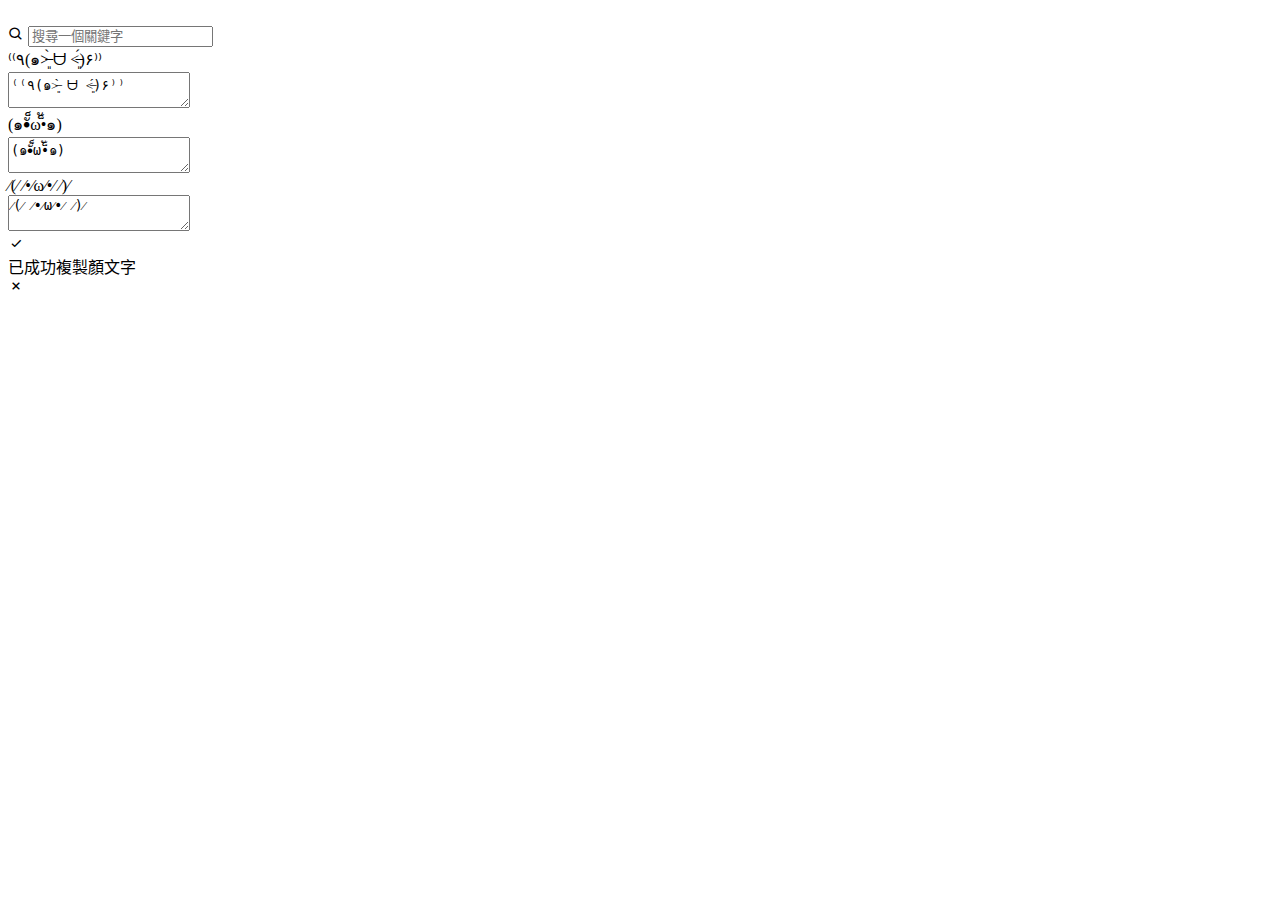
==== index.html @ 5d98fe39 "Create index.html" ====
<!DOCTYPE html>
<html lang="ZH-TW">
<head>
    <meta charset="UTF-8">
    <meta http-equiv="X-UA-Compatible" content="IE=edge">
    <meta name="viewport" content="width=device-width, initial-scale=1.0">
    <meta name="google" content="notranslate">
    <meta name="description" content="提供豐富多樣的顏文字庫⁽⁽٩(๑˃̶͈̀ ᗨ ˂̶͈́)۶⁾⁾ 點擊直接複製超方便⎝(◕u◕)⎠ 完全免費無廣告(✧≖‿ゝ≖)">
    <meta name="author" content="顏文字庫">
    <link href="css/style.css" rel="stylesheet">
    <link href='https://unpkg.com/boxicons@2.1.2/css/boxicons.min.css' rel='stylesheet'>
    <link rel="icon" href="image/emoticondepot.png" type="image/x-icon">
    <title>顏文字庫 - 豐富多樣的顏文字</title>
</head>
<body>
    <div class="container">
        <div class="logo">
            <a href="index.html"></a>
            <img src="image/emoticondepot.png" alt="" class="select drag">
        </div>

        <div class="search-box">
            <i class="bx bx-search"></i>
            <input type="text" placeholder="搜尋一個關鍵字">
        </div>

        <div class="emoticons">
            <div class="emoticon-card" data-firsttag="興奮" data-secondtag="耶" onclick="clicked()">
                <div class="emoticon-text select drag" onclick="copyEvent('⁽⁽٩(๑˃̶͈̀ ᗨ ˂̶͈́)۶⁾⁾')">⁽⁽٩(๑˃̶͈̀ ᗨ ˂̶͈́)۶⁾⁾</div>
                <textarea id="⁽⁽٩(๑˃̶͈̀ ᗨ ˂̶͈́)۶⁾⁾">⁽⁽٩(๑˃̶͈̀ ᗨ ˂̶͈́)۶⁾⁾</textarea>
            </div>

            <div class="emoticon-card" data-firsttag="懊惱" data-secondtag="冏" onclick="clicked()">
                <div class="emoticon-text select drag" onclick="copyEvent('(๑•ั็ω•็ั๑)')">(๑•ั็ω•็ั๑)</div>
                <textarea id="(๑•ั็ω•็ั๑)">(๑•ั็ω•็ั๑)</textarea>
            </div>

            <div class="emoticon-card" data-firsttag="臉紅" data-secondtag="害羞" onclick="clicked()">
                <div class="emoticon-text select drag" onclick="copyEvent('⁄(⁄ ⁄•⁄ω⁄•⁄ ⁄)⁄')">⁄(⁄ ⁄•⁄ω⁄•⁄ ⁄)⁄</div>
                <textarea id="⁄(⁄ ⁄•⁄ω⁄•⁄ ⁄)⁄">⁄(⁄ ⁄•⁄ω⁄•⁄ ⁄)⁄</textarea>
            </div>
        </div>
    </div>

    <div class="toast select drag">
        <div class="toast-content">
            <i class='bx bx-check check'></i>

            <div class="message">
                <span class="text">已成功複製顏文字</span>
            </div>

            <i class='bx bx-x close' onclick="closeToast()"></i>

            <div class="progress"></div>
        </div>
    </div>

    <script src="js/script.js"></script>
</body>
</html>
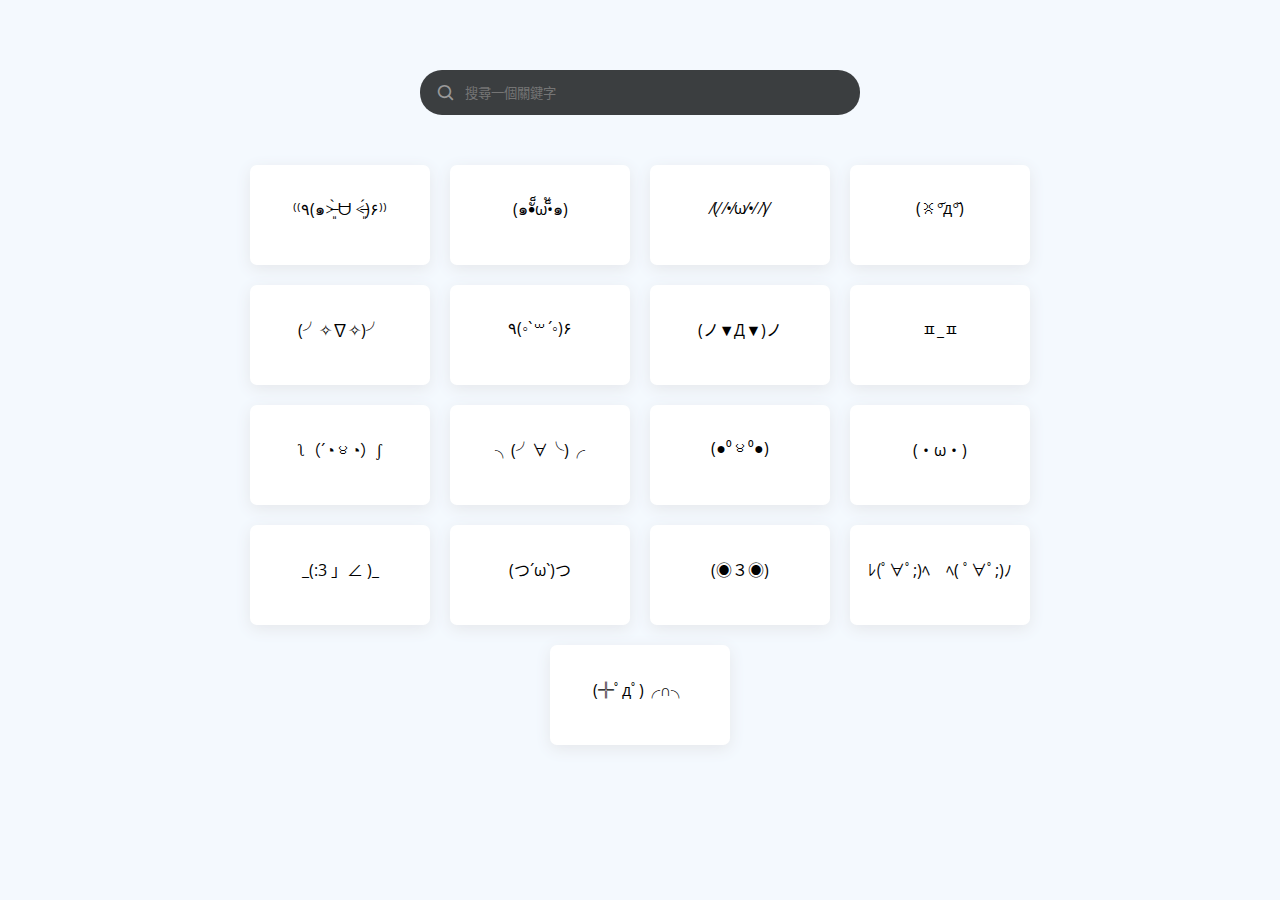
==== commit 0091a98d: "Update index.html" ====
--- a/index.html
+++ b/index.html
@@ -7,12 +7,13 @@
     <meta name="google" content="notranslate">
     <meta name="description" content="提供豐富多樣的顏文字庫⁽⁽٩(๑˃̶͈̀ ᗨ ˂̶͈́)۶⁾⁾ 點擊直接複製超方便⎝(◕u◕)⎠ 完全免費無廣告(✧≖‿ゝ≖)">
     <meta name="author" content="顏文字庫">
+    <meta name="google-site-verification" content="EKVzlRJqp61JO5KYRpd17s2GbCes5PQNM8Lr-bvg948" />
     <link href="css/style.css" rel="stylesheet">
     <link href='https://unpkg.com/boxicons@2.1.2/css/boxicons.min.css' rel='stylesheet'>
-    <link rel="icon" href="image/emoticondepot.png" type="image/x-icon">
+    <link rel="icon" href="image/emoticondepot.png" type="shortcut icon">
     <title>顏文字庫 - 豐富多樣的顏文字</title>
 </head>
-<body>
+<body class="support">
     <div class="container">
         <div class="logo">
             <a href="index.html"></a>
@@ -25,26 +26,98 @@
         </div>
 
         <div class="emoticons">
-            <div class="emoticon-card" data-firsttag="興奮" data-secondtag="耶" onclick="clicked()">
-                <div class="emoticon-text select drag" onclick="copyEvent('⁽⁽٩(๑˃̶͈̀ ᗨ ˂̶͈́)۶⁾⁾')">⁽⁽٩(๑˃̶͈̀ ᗨ ˂̶͈́)۶⁾⁾</div>
+            <div class="emoticon-card" data-name="⁽⁽٩(๑˃̶͈̀ ᗨ ˂̶͈́)۶⁾⁾" data-firsttag="興奮" data-secondtag="耶" onclick="copyEvent('⁽⁽٩(๑˃̶͈̀ ᗨ ˂̶͈́)۶⁾⁾')">
+                <div class="emoticon-text select drag">⁽⁽٩(๑˃̶͈̀ ᗨ ˂̶͈́)۶⁾⁾</div>
                 <textarea id="⁽⁽٩(๑˃̶͈̀ ᗨ ˂̶͈́)۶⁾⁾">⁽⁽٩(๑˃̶͈̀ ᗨ ˂̶͈́)۶⁾⁾</textarea>
             </div>
 
-            <div class="emoticon-card" data-firsttag="懊惱" data-secondtag="冏" onclick="clicked()">
-                <div class="emoticon-text select drag" onclick="copyEvent('(๑•ั็ω•็ั๑)')">(๑•ั็ω•็ั๑)</div>
+            <div class="emoticon-card" data-name="(๑•ั็ω•็ั๑)" data-firsttag="懊惱" data-secondtag="唉" onclick="copyEvent('(๑•ั็ω•็ั๑)')">
+                <div class="emoticon-text select drag">(๑•ั็ω•็ั๑)</div>
                 <textarea id="(๑•ั็ω•็ั๑)">(๑•ั็ω•็ั๑)</textarea>
             </div>
 
-            <div class="emoticon-card" data-firsttag="臉紅" data-secondtag="害羞" onclick="clicked()">
-                <div class="emoticon-text select drag" onclick="copyEvent('⁄(⁄ ⁄•⁄ω⁄•⁄ ⁄)⁄')">⁄(⁄ ⁄•⁄ω⁄•⁄ ⁄)⁄</div>
+            <div class="emoticon-card" data-name="⁄(⁄ ⁄•⁄ω⁄•⁄ ⁄)⁄" data-firsttag="臉紅" data-secondtag="害羞" onclick="copyEvent('⁄(⁄ ⁄•⁄ω⁄•⁄ ⁄)⁄')">
+                <div class="emoticon-text select drag">⁄(⁄ ⁄•⁄ω⁄•⁄ ⁄)⁄</div>
                 <textarea id="⁄(⁄ ⁄•⁄ω⁄•⁄ ⁄)⁄">⁄(⁄ ⁄•⁄ω⁄•⁄ ⁄)⁄</textarea>
             </div>
+
+            <div class="emoticon-card" data-name="(ꐦ°᷄д°᷅)" data-firsttag="生氣" data-secondtag="欠揍" onclick="copyEvent('(ꐦ°᷄д°᷅)')">
+                <div class="emoticon-text select drag">(ꐦ°᷄д°᷅)</div>
+                <textarea id="(ꐦ°᷄д°᷅)">(ꐦ°᷄д°᷅)</textarea>
+            </div>
+
+            <div class="emoticon-card" data-name="(╯✧∇✧)╯" data-firsttag="眼睛發亮" data-secondtag="翻" onclick="copyEvent('(╯✧∇✧)╯')">
+                <div class="emoticon-text select drag">(╯✧∇✧)╯</div>
+                <textarea id="(╯✧∇✧)╯">(╯✧∇✧)╯</textarea>
+            </div>
+
+            <div class="emoticon-card" data-name="٩(◦`꒳´◦)۶" data-firsttag="加油" data-secondtag="耶" onclick="copyEvent('٩(◦`꒳´◦)۶')"">
+                <div class="emoticon-text select drag">٩(◦`꒳´◦)۶</div>
+                <textarea id="٩(◦`꒳´◦)۶">٩(◦`꒳´◦)۶</textarea>
+            </div>
+
+            <div class="emoticon-card" data-name="(ノ▼Д▼)ノ" data-firsttag="眼睛發亮" data-secondtag="翻" onclick="copyEvent('(ノ▼Д▼)ノ')">
+                <div class="emoticon-text select drag">(ノ▼Д▼)ノ</div>
+                <textarea id="(ノ▼Д▼)ノ">(ノ▼Д▼)ノ</textarea>
+            </div>
+
+            <div class="emoticon-card" data-name="ㅍ_ㅍ" data-firsttag="鄙視" data-secondtag="喔" onclick="copyEvent('ㅍ_ㅍ')">
+                <div class="emoticon-text select drag">ㅍ_ㅍ</div>
+                <textarea id="ㅍ_ㅍ">ㅍ_ㅍ</textarea>
+            </div>
+
+            <div class="emoticon-card" data-name="ʅ（´◔౪◔）ʃ" data-firsttag="阿災" data-secondtag="沒辦法" onclick="copyEvent('ʅ（´◔౪◔）ʃ')">
+                <div class="emoticon-text select drag">ʅ（´◔౪◔）ʃ</div>
+                <textarea id="ʅ（´◔౪◔）ʃ">ʅ（´◔౪◔）ʃ</textarea>
+            </div>
+
+            <div class="emoticon-card" data-name="╮(╯∀╰)╭" data-firsttag="沒辦法" data-secondtag="唉" onclick="copyEvent('╮(╯∀╰)╭')">
+                <div class="emoticon-text select drag">╮(╯∀╰)╭</div>
+                <textarea id="╮(╯∀╰)╭">╮(╯∀╰)╭</textarea>
+            </div>
+
+            <div class="emoticon-card" data-name="(●⁰౪⁰●)" data-firsttag="哈哈" data-secondtag="欠揍" onclick="copyEvent('(●⁰౪⁰●)')">
+                <div class="emoticon-text select drag">(●⁰౪⁰●)</div>
+                <textarea id="(●⁰౪⁰●)">(●⁰౪⁰●)</textarea>
+            </div>
+
+            <div class="emoticon-card" data-name="(・ω・)" data-firsttag="蛤" data-secondtag="抱歉" onclick="copyEvent('(・ω・)')">
+                <div class="emoticon-text select drag">(・ω・)</div>
+                <textarea id="(・ω・)">(・ω・)</textarea>
         </div>
+        <div class="emoticons">
+            <div class="emoticon-card" data-name="_(:3 」∠ )_" data-firsttag="懶" data-secondtag="嘟嘴" onclick="copyEvent('_(:3 」∠ )_')">
+                <div class="emoticon-text select drag">_(:3 」∠ )_</div>
+                <textarea id="_(:3 」∠ )_">_(:3 」∠ )_</textarea>
+            </div>
+
+            <div class="emoticon-card" data-name="(つ´ω`)つ" data-firsttag="抱抱" data-secondtag="嘟嘴" onclick="copyEvent('(つ´ω`)つ')">
+                <div class="emoticon-text select drag">(つ´ω`)つ</div>
+                <textarea id="(つ´ω`)つ">(つ´ω`)つ</textarea>
+            </div>
+
+            <div class="emoticon-card" data-name="(◉３◉)" data-firsttag="欠揍" data-secondtag="嘟嘴" onclick="copyEvent('(◉３◉)')">
+                <div class="emoticon-text select drag">(◉３◉)</div>
+                <textarea id="(◉３◉)">(◉３◉)</textarea>
+            </div>
+                
+            <div class="emoticon-card" data-name="ﾚ(ﾟ∀ﾟ;)ﾍ　ﾍ( ﾟ∀ﾟ;)ﾉ" data-firsttag="雙人" data-secondtag="喘" onclick="copyEvent('ﾚ(ﾟ∀ﾟ;)ﾍ　ﾍ( ﾟ∀ﾟ;)ﾉ')">
+                <div class="emoticon-text select drag">ﾚ(ﾟ∀ﾟ;)ﾍ　ﾍ( ﾟ∀ﾟ;)ﾉ</div>
+                <textarea id="ﾚ(ﾟ∀ﾟ;)ﾍ　ﾍ( ﾟ∀ﾟ;)ﾉ">ﾚ(ﾟ∀ﾟ;)ﾍ　ﾍ( ﾟ∀ﾟ;)ﾉ</textarea>
+            </div>
+
+            <div class="emoticon-card" data-name="(╬ﾟдﾟ)╭∩╮" data-firsttag="生氣" data-secondtag="中指" onclick="copyEvent('(╬ﾟдﾟ)╭∩╮')">
+                <div class="emoticon-text select drag">(╬ﾟдﾟ)╭∩╮</div>
+                <textarea id="(╬ﾟдﾟ)╭∩╮">(╬ﾟдﾟ)╭∩╮</textarea>
+            </div>
+
+        </div>
+    </div>
     </div>
 
     <div class="toast select drag">
         <div class="toast-content">
-            <i class='bx bx-check check'></i>
+            <i class='bx bx-check toastIcon'></i>
 
             <div class="message">
                 <span class="text">已成功複製顏文字</span>
@@ -56,6 +129,19 @@
         </div>
     </div>
 
+    <div class="warning active select drag">
+        <div class="warning-content">
+            <i class='bx bx-x warningIcon'></i>
+
+            <div class="message">
+                <span class="text">不支援您的瀏覽器</span>
+            </div>
+
+            <i class='bx bx-x close' onclick="closeWarning()"></i>
+
+        </div>
+    </div>
+
     <script src="js/script.js"></script>
 </body>
 </html>
--- a/css/style.css
+++ b/css/style.css
@@ -0,0 +1,284 @@
+@import url('https://fonts.googleapis.com/css2?family=Open+Sans:wght@400;500;600;700;800&display=swap');
+
+*{
+    margin: 0;
+    padding: 0;
+    box-sizing: border-box;
+    font-family: 'Open Sans';
+    scroll-behavior: smooth;
+}
+
+.select{
+    -webkit-user-select: none;
+    -moz-user-select: none;
+    -ms-user-select: none;
+}
+
+.drag{
+    -webkit-user-drag: none;
+    -moz-user-drag: none;
+    -ms-user-drag: none;
+}
+
+::-webkit-scrollbar{
+    transform: translateX(1px);
+}
+
+body{
+    display: flex;
+    background-color: #f4f9fe;
+    /* Not Support */
+    overflow: hidden;
+}
+
+.container{
+    position: relative;
+    margin: 0 auto;
+    padding: 40px 20px;
+    width: 100%;
+    min-height: 100vh;
+    max-width: 1000px;
+    /* Not Support */
+    opacity: 0;
+    pointer-events: none;
+}
+
+.container .logo img{
+    position: relative;
+    padding: 0 0 30px 0;
+    display: block;
+    margin: 0 auto;
+    width: 100px;
+    cursor: pointer;
+}
+
+.container .search-box{
+    position: relative;
+    margin: 0 auto;
+    height: 45px;
+    max-width: 440px;
+    margin-bottom: 40px;
+}
+
+.search-box input{
+    position: absolute;
+    padding: 0 15px 0 45px;
+    height: 100%;
+    width: 100%;
+    outline: none;
+    border: none;
+    border-radius: calc(0.5 * 44px);
+    color: #fff;
+    background-color: #3b3e40;
+}
+
+.search-box i{
+    position: absolute;
+    top: 50%;
+    left: 16px;
+    z-index: 2;
+    font-size: 20px;
+    transform: translateY(-50%);
+    color: #999;
+}
+
+.emoticons{
+    width: 100%;
+    display: flex;
+    flex-wrap: wrap;
+    justify-content: center;
+}
+
+.emoticon-card{
+    cursor: pointer;
+    box-shadow: 0 4px 16px #e5e7eb;
+}
+
+.emoticon-card:hover{
+    box-shadow: 0 4px 16px 2px #cfd3db;
+}
+
+.container .emoticons .emoticon-card{
+    position: relative;
+    margin: 10px;
+    height: 100px;
+    width: 180px;
+    border-radius: 7px;
+    background-color: #fff;
+    transition: 0.3s;
+}
+
+.container .emoticon-card .emoticon-text{
+    padding: 2rem 1rem;
+    display: flex;
+    align-items: center;
+    justify-content: center;
+}
+
+.container .emoticon-card textarea{
+    position: absolute;
+    left: -9999px;
+}
+
+.toast{
+    position: fixed;
+    padding: 20px 35px 20px 25px;
+    width: 320px;
+    height: 75px;
+    bottom: 25px;
+    right: 30px;
+    border-radius: 12px;
+    background-color: #fff;
+    box-shadow: 0 5px 10px rgba(0,0,0,0.1);
+    border-left: 6px solid #36aa69;
+    transform: translateX(calc(100% + 30px));
+    transition: all 0.5s cubic-bezier(0.68, -0.55, 0.265, 1.35);
+    overflow: hidden;
+    opacity: 0;
+}
+
+.toast.active{
+    transform: translateX(0%);
+    opacity: 1;
+}
+
+.toast .toast-content{
+    display: flex;
+    align-items: center;
+}
+
+.toast .toast-content .toastIcon{
+    display: flex;
+    align-items: center;
+    justify-content: center;
+    width: 34px;
+    height: 34px;
+    font-size: 24px;
+    color: #fff;
+    background-color: #36aa69;
+    border-radius: 50%;
+}
+
+.toast-content .message{
+    display: flex;
+    margin: 0 20px;
+    flex-direction: column;
+}
+
+.message .text{
+    font-size: 16px;
+    font-weight: 600;
+    color: #555555;
+}
+
+.toast .close{
+    position: absolute;
+    padding: 2px 0;
+    top: 10px;
+    right: 15px;
+    font-size: 20px;
+    cursor: pointer;
+    opacity: 0.6;
+    transition: 0.3s;
+}
+
+.toast .close:hover{
+    opacity: 0.9;
+}
+
+.toast .progress{
+    position: absolute;
+    bottom: 0;
+    left: 0;
+    height: 3px;
+    width: 100%;
+    background: #ddd;
+}
+
+.toast .progress:before{
+    content: '';
+    position: absolute;
+    bottom: 0;
+    right: 0;
+    height: 100%;
+    width: 100%;
+    background: #36aa69;
+}
+
+
+.progress.active:before{
+    animation: progress 3s linear forwards;
+}
+
+@keyframes progress {
+    100%{
+        right: 100%;
+    }
+}   
+
+.warning{
+    position: fixed;
+    padding: 20px 35px 20px 25px;
+    width: 320px;
+    height: 75px;
+    bottom: 25px;
+    right: 30px;
+    border-radius: 12px;
+    background-color: #fff;
+    box-shadow: 0 5px 10px rgba(0,0,0,0.1);
+    border-left: 6px solid #dd3b3b;
+    transform: translateX(calc(100% + 30px));
+    transition: all 0.5s cubic-bezier(0.68, -0.55, 0.265, 1.35);
+    overflow: hidden;
+    /* Not Support */
+    opacity: 0;
+}
+
+.warning.active{
+    transform: translateX(0%);
+    /* Not Support */
+    opacity: 1;
+}
+
+.warning .warning-content{
+    display: flex;
+    align-items: center;
+}
+
+.warning .warning-content .warningIcon{
+    display: flex;
+    align-items: center;
+    justify-content: center;
+    width: 34px;
+    height: 34px;
+    font-size: 24px;
+    color: #fff;
+    background-color: #dd3b3b;
+    border-radius: 50%;
+}
+
+.warning-content .message{
+    display: flex;
+    margin: 0 20px;
+    flex-direction: column;
+}
+
+.warning .close{
+    position: absolute;
+    padding: 2px 0;
+    top: 10px;
+    right: 15px;
+    font-size: 20px;
+    cursor: pointer;
+    opacity: 0.6;
+    transition: 0.3s;
+}
+
+.warning .close:hover{
+    opacity: 0.9;
+}
+
+.emoticons.disableClick .emoticon-card{
+    cursor: default;
+    pointer-events: none;
+}
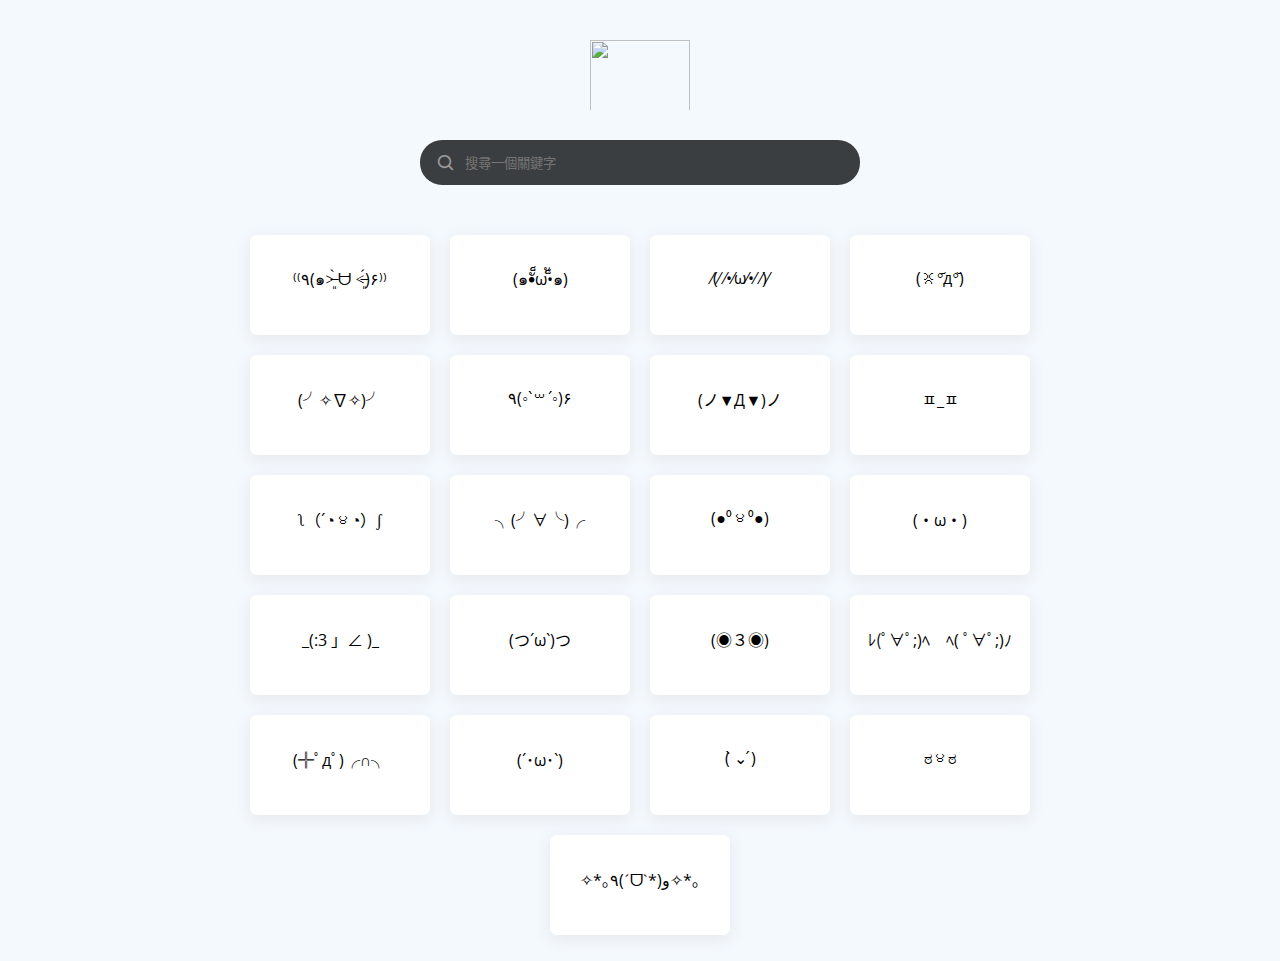
==== commit 36a93bf5: "Update index.html" ====
--- a/index.html
+++ b/index.html
@@ -1,20 +1,19 @@
-<!DOCTYPE html>
-<html lang="ZH-TW">
-<head>
+<html lang="ZH-TW"><head>
     <meta charset="UTF-8">
     <meta http-equiv="X-UA-Compatible" content="IE=edge">
     <meta name="viewport" content="width=device-width, initial-scale=1.0">
     <meta name="google" content="notranslate">
     <meta name="description" content="提供豐富多樣的顏文字庫⁽⁽٩(๑˃̶͈̀ ᗨ ˂̶͈́)۶⁾⁾ 點擊直接複製超方便⎝(◕u◕)⎠ 完全免費無廣告(✧≖‿ゝ≖)">
     <meta name="author" content="顏文字庫">
-    <meta name="google-site-verification" content="EKVzlRJqp61JO5KYRpd17s2GbCes5PQNM8Lr-bvg948" />
+    <meta name="google-site-verification" content="EKVzlRJqp61JO5KYRpd17s2GbCes5PQNM8Lr-bvg948">
     <link href="css/style.css" rel="stylesheet">
-    <link href='https://unpkg.com/boxicons@2.1.2/css/boxicons.min.css' rel='stylesheet'>
-    <link rel="icon" href="image/emoticondepot.png" type="shortcut icon">
+    <link href="https://unpkg.com/boxicons@2.1.2/css/boxicons.min.css" rel="stylesheet">
+    <link href="https://unicons.iconscout.com/release/v4.0.0/css/line.css" rel="stylesheet">
+    <link href="image/emoticondepot.png" type="shortcut icon" rel="icon">
     <title>顏文字庫 - 豐富多樣的顏文字</title>
 </head>
-<body class="support">
-    <div class="container">
+<body class="support" style="overflow: auto;">
+    <div class="container" style="opacity: 1; pointer-events: auto;">
         <div class="logo">
             <a href="index.html"></a>
             <img src="image/emoticondepot.png" alt="" class="select drag">
@@ -25,123 +24,144 @@
             <input type="text" placeholder="搜尋一個關鍵字">
         </div>
 
-        <div class="emoticons">
-            <div class="emoticon-card" data-name="⁽⁽٩(๑˃̶͈̀ ᗨ ˂̶͈́)۶⁾⁾" data-firsttag="興奮" data-secondtag="耶" onclick="copyEvent('⁽⁽٩(๑˃̶͈̀ ᗨ ˂̶͈́)۶⁾⁾')">
-                <div class="emoticon-text select drag">⁽⁽٩(๑˃̶͈̀ ᗨ ˂̶͈́)۶⁾⁾</div>
-                <textarea id="⁽⁽٩(๑˃̶͈̀ ᗨ ˂̶͈́)۶⁾⁾">⁽⁽٩(๑˃̶͈̀ ᗨ ˂̶͈́)۶⁾⁾</textarea>
+        <div class="emoticon-area">
+            <div class="emoticons">
+                <div class="emoticon-card" data-name="⁽⁽٩(๑˃̶͈̀ ᗨ ˂̶͈́)۶⁾⁾" data-firsttag="興奮" data-secondtag="耶" onclick="copyEvent('⁽⁽٩(๑˃̶͈̀ ᗨ ˂̶͈́)۶⁾⁾')">
+                    <div class="emoticon-text select drag">⁽⁽٩(๑˃̶͈̀ ᗨ ˂̶͈́)۶⁾⁾</div>
+                    <textarea id="⁽⁽٩(๑˃̶͈̀ ᗨ ˂̶͈́)۶⁾⁾">⁽⁽٩(๑˃̶͈̀ ᗨ ˂̶͈́)۶⁾⁾</textarea>
+                </div>
+
+                <div class="emoticon-card" data-name="(๑•ั็ω•็ั๑)" data-firsttag="懊惱" data-secondtag="唉" onclick="copyEvent('(๑•ั็ω•็ั๑)')">
+                    <div class="emoticon-text select drag">(๑•ั็ω•็ั๑)</div>
+                    <textarea id="(๑•ั็ω•็ั๑)">(๑•ั็ω•็ั๑)</textarea>
+                </div>
+
+                <div class="emoticon-card" data-name="⁄(⁄ ⁄•⁄ω⁄•⁄ ⁄)⁄" data-firsttag="臉紅" data-secondtag="害羞" onclick="copyEvent('⁄(⁄ ⁄•⁄ω⁄•⁄ ⁄)⁄')">
+                    <div class="emoticon-text select drag">⁄(⁄ ⁄•⁄ω⁄•⁄ ⁄)⁄</div>
+                    <textarea id="⁄(⁄ ⁄•⁄ω⁄•⁄ ⁄)⁄">⁄(⁄ ⁄•⁄ω⁄•⁄ ⁄)⁄</textarea>
+                </div>
+
+                <div class="emoticon-card" data-name="(ꐦ°᷄д°᷅)" data-firsttag="生氣" data-secondtag="欠揍" onclick="copyEvent('(ꐦ°᷄д°᷅)')">
+                    <div class="emoticon-text select drag">(ꐦ°᷄д°᷅)</div>
+                    <textarea id="(ꐦ°᷄д°᷅)">(ꐦ°᷄д°᷅)</textarea>
+                </div>
+
+                <div class="emoticon-card" data-name="(╯✧∇✧)╯" data-firsttag="眼睛發亮" data-secondtag="翻" onclick="copyEvent('(╯✧∇✧)╯')">
+                    <div class="emoticon-text select drag">(╯✧∇✧)╯</div>
+                    <textarea id="(╯✧∇✧)╯">(╯✧∇✧)╯</textarea>
+                </div>
+
+                <div class="emoticon-card" data-name="٩(◦`꒳´◦)۶" data-firsttag="加油" data-secondtag="耶" onclick="copyEvent('٩(◦`꒳´◦)۶')" "="">
+                    <div class="emoticon-text select drag">٩(◦`꒳´◦)۶</div>
+                    <textarea id="٩(◦`꒳´◦)۶">٩(◦`꒳´◦)۶</textarea>
+                </div>
+
+                <div class="emoticon-card" data-name="(ノ▼Д▼)ノ" data-firsttag="眼睛發亮" data-secondtag="翻" onclick="copyEvent('(ノ▼Д▼)ノ')">
+                    <div class="emoticon-text select drag">(ノ▼Д▼)ノ</div>
+                    <textarea id="(ノ▼Д▼)ノ">(ノ▼Д▼)ノ</textarea>
+                </div>
+
+                <div class="emoticon-card" data-name="ㅍ_ㅍ" data-firsttag="鄙視" data-secondtag="喔" onclick="copyEvent('ㅍ_ㅍ')">
+                    <div class="emoticon-text select drag">ㅍ_ㅍ</div>
+                    <textarea id="ㅍ_ㅍ">ㅍ_ㅍ</textarea>
+                </div>
+
+                <div class="emoticon-card" data-name="ʅ（´◔౪◔）ʃ" data-firsttag="阿災" data-secondtag="沒辦法" onclick="copyEvent('ʅ（´◔౪◔）ʃ')">
+                    <div class="emoticon-text select drag">ʅ（´◔౪◔）ʃ</div>
+                    <textarea id="ʅ（´◔౪◔）ʃ">ʅ（´◔౪◔）ʃ</textarea>
+                </div>
+
+                <div class="emoticon-card" data-name="╮(╯∀╰)╭" data-firsttag="沒辦法" data-secondtag="唉" onclick="copyEvent('╮(╯∀╰)╭')">
+                    <div class="emoticon-text select drag">╮(╯∀╰)╭</div>
+                    <textarea id="╮(╯∀╰)╭">╮(╯∀╰)╭</textarea>
+                </div>
+
+                <div class="emoticon-card" data-name="(●⁰౪⁰●)" data-firsttag="哈哈" data-secondtag="欠揍" onclick="copyEvent('(●⁰౪⁰●)')">
+                    <div class="emoticon-text select drag">(●⁰౪⁰●)</div>
+                    <textarea id="(●⁰౪⁰●)">(●⁰౪⁰●)</textarea>
+                </div>
+
+                <div class="emoticon-card" data-name="(・ω・)" data-firsttag="蛤" data-secondtag="抱歉" onclick="copyEvent('(・ω・)')">
+                    <div class="emoticon-text select drag">(・ω・)</div>
+                    <textarea id="(・ω・)">(・ω・)</textarea>
+                </div>
+
+                <div class="emoticon-card" data-name="_(:3 」∠ )_" data-firsttag="懶" data-secondtag="嘟嘴" onclick="copyEvent('_(:3 」∠ )_')">
+                    <div class="emoticon-text select drag">_(:3 」∠ )_</div>
+                    <textarea id="_(:3 」∠ )_">_(:3 」∠ )_</textarea>
+                </div>
+
+                <div class="emoticon-card" data-name="(つ´ω`)つ" data-firsttag="抱抱" data-secondtag="嘟嘴" onclick="copyEvent('(つ´ω`)つ')">
+                    <div class="emoticon-text select drag">(つ´ω`)つ</div>
+                    <textarea id="(つ´ω`)つ">(つ´ω`)つ</textarea>
+                </div>
+
+                <div class="emoticon-card" data-name="(◉３◉)" data-firsttag="欠揍" data-secondtag="嘟嘴" onclick="copyEvent('(◉３◉)')">
+                    <div class="emoticon-text select drag">(◉３◉)</div>
+                    <textarea id="(◉３◉)">(◉３◉)</textarea>
+                </div>
+                    
+                <div class="emoticon-card" data-name="ﾚ(ﾟ∀ﾟ;)ﾍ　ﾍ( ﾟ∀ﾟ;)ﾉ" data-firsttag="雙人" data-secondtag="跑步" onclick="copyEvent('ﾚ(ﾟ∀ﾟ;)ﾍ　ﾍ( ﾟ∀ﾟ;)ﾉ')">
+                    <div class="emoticon-text select drag">ﾚ(ﾟ∀ﾟ;)ﾍ　ﾍ( ﾟ∀ﾟ;)ﾉ</div>
+                    <textarea id="ﾚ(ﾟ∀ﾟ;)ﾍ　ﾍ( ﾟ∀ﾟ;)ﾉ">ﾚ(ﾟ∀ﾟ;)ﾍ　ﾍ( ﾟ∀ﾟ;)ﾉ</textarea>
+                </div>
+
+                <div class="emoticon-card" data-name="(╬ﾟдﾟ)╭∩╮" data-firsttag="生氣" data-secondtag="中指" onclick="copyEvent('(╬ﾟдﾟ)╭∩╮')">
+                    <div class="emoticon-text select drag">(╬ﾟдﾟ)╭∩╮</div>
+                    <textarea id="(╬ﾟдﾟ)╭∩╮">(╬ﾟдﾟ)╭∩╮</textarea>
+                </div>
+
+                <div class="emoticon-card" data-name="(´･ω･`)" data-firsttag="懊惱" data-secondtag="難過" onclick="copyEvent('(´･ω･`)')">
+                    <div class="emoticon-text select drag">(´･ω･`)</div>
+                    <textarea id="(´･ω･`)">(´･ω･`)</textarea>
+                </div>
+
+                <div class="emoticon-card" data-name="( ̀⌄ ́)" data-firsttag="好欸" data-secondtag="耶" onclick="copyEvent('( ̀⌄ ́)')">
+                    <div class="emoticon-text select drag">( ̀⌄ ́)</div>
+                    <textarea id="( ̀⌄ ́)">( ̀⌄ ́)</textarea>
+                </div>
+
+                <div class="emoticon-card" data-name="ಠ౪ಠ" data-firsttag="賤" data-secondtag="欠揍" onclick="copyEvent('ಠ౪ಠ')">
+                    <div class="emoticon-text select drag">ಠ౪ಠ</div>
+                    <textarea id="ಠ౪ಠ">ಠ౪ಠ</textarea>
+                </div>
+
+                <div class="emoticon-card" data-name="✧*｡٩(ˊᗜˋ*)و✧*｡" data-firsttag="好欸" data-secondtag="加油" onclick="copyEvent('✧*｡٩(ˊᗜˋ*)و✧*｡')">
+                    <div class="emoticon-text select drag">✧*｡٩(ˊᗜˋ*)و✧*｡</div>
+                    <textarea id="✧*｡٩(ˊᗜˋ*)و✧*｡">✧*｡٩(ˊᗜˋ*)و✧*｡</textarea>
+                </div>
             </div>
-
-            <div class="emoticon-card" data-name="(๑•ั็ω•็ั๑)" data-firsttag="懊惱" data-secondtag="唉" onclick="copyEvent('(๑•ั็ω•็ั๑)')">
-                <div class="emoticon-text select drag">(๑•ั็ω•็ั๑)</div>
-                <textarea id="(๑•ั็ω•็ั๑)">(๑•ั็ω•็ั๑)</textarea>
-            </div>
-
-            <div class="emoticon-card" data-name="⁄(⁄ ⁄•⁄ω⁄•⁄ ⁄)⁄" data-firsttag="臉紅" data-secondtag="害羞" onclick="copyEvent('⁄(⁄ ⁄•⁄ω⁄•⁄ ⁄)⁄')">
-                <div class="emoticon-text select drag">⁄(⁄ ⁄•⁄ω⁄•⁄ ⁄)⁄</div>
-                <textarea id="⁄(⁄ ⁄•⁄ω⁄•⁄ ⁄)⁄">⁄(⁄ ⁄•⁄ω⁄•⁄ ⁄)⁄</textarea>
-            </div>
-
-            <div class="emoticon-card" data-name="(ꐦ°᷄д°᷅)" data-firsttag="生氣" data-secondtag="欠揍" onclick="copyEvent('(ꐦ°᷄д°᷅)')">
-                <div class="emoticon-text select drag">(ꐦ°᷄д°᷅)</div>
-                <textarea id="(ꐦ°᷄д°᷅)">(ꐦ°᷄д°᷅)</textarea>
-            </div>
-
-            <div class="emoticon-card" data-name="(╯✧∇✧)╯" data-firsttag="眼睛發亮" data-secondtag="翻" onclick="copyEvent('(╯✧∇✧)╯')">
-                <div class="emoticon-text select drag">(╯✧∇✧)╯</div>
-                <textarea id="(╯✧∇✧)╯">(╯✧∇✧)╯</textarea>
-            </div>
-
-            <div class="emoticon-card" data-name="٩(◦`꒳´◦)۶" data-firsttag="加油" data-secondtag="耶" onclick="copyEvent('٩(◦`꒳´◦)۶')"">
-                <div class="emoticon-text select drag">٩(◦`꒳´◦)۶</div>
-                <textarea id="٩(◦`꒳´◦)۶">٩(◦`꒳´◦)۶</textarea>
-            </div>
-
-            <div class="emoticon-card" data-name="(ノ▼Д▼)ノ" data-firsttag="眼睛發亮" data-secondtag="翻" onclick="copyEvent('(ノ▼Д▼)ノ')">
-                <div class="emoticon-text select drag">(ノ▼Д▼)ノ</div>
-                <textarea id="(ノ▼Д▼)ノ">(ノ▼Д▼)ノ</textarea>
-            </div>
-
-            <div class="emoticon-card" data-name="ㅍ_ㅍ" data-firsttag="鄙視" data-secondtag="喔" onclick="copyEvent('ㅍ_ㅍ')">
-                <div class="emoticon-text select drag">ㅍ_ㅍ</div>
-                <textarea id="ㅍ_ㅍ">ㅍ_ㅍ</textarea>
-            </div>
-
-            <div class="emoticon-card" data-name="ʅ（´◔౪◔）ʃ" data-firsttag="阿災" data-secondtag="沒辦法" onclick="copyEvent('ʅ（´◔౪◔）ʃ')">
-                <div class="emoticon-text select drag">ʅ（´◔౪◔）ʃ</div>
-                <textarea id="ʅ（´◔౪◔）ʃ">ʅ（´◔౪◔）ʃ</textarea>
-            </div>
-
-            <div class="emoticon-card" data-name="╮(╯∀╰)╭" data-firsttag="沒辦法" data-secondtag="唉" onclick="copyEvent('╮(╯∀╰)╭')">
-                <div class="emoticon-text select drag">╮(╯∀╰)╭</div>
-                <textarea id="╮(╯∀╰)╭">╮(╯∀╰)╭</textarea>
-            </div>
-
-            <div class="emoticon-card" data-name="(●⁰౪⁰●)" data-firsttag="哈哈" data-secondtag="欠揍" onclick="copyEvent('(●⁰౪⁰●)')">
-                <div class="emoticon-text select drag">(●⁰౪⁰●)</div>
-                <textarea id="(●⁰౪⁰●)">(●⁰౪⁰●)</textarea>
-            </div>
-
-            <div class="emoticon-card" data-name="(・ω・)" data-firsttag="蛤" data-secondtag="抱歉" onclick="copyEvent('(・ω・)')">
-                <div class="emoticon-text select drag">(・ω・)</div>
-                <textarea id="(・ω・)">(・ω・)</textarea>
         </div>
-        <div class="emoticons">
-            <div class="emoticon-card" data-name="_(:3 」∠ )_" data-firsttag="懶" data-secondtag="嘟嘴" onclick="copyEvent('_(:3 」∠ )_')">
-                <div class="emoticon-text select drag">_(:3 」∠ )_</div>
-                <textarea id="_(:3 」∠ )_">_(:3 」∠ )_</textarea>
-            </div>
-
-            <div class="emoticon-card" data-name="(つ´ω`)つ" data-firsttag="抱抱" data-secondtag="嘟嘴" onclick="copyEvent('(つ´ω`)つ')">
-                <div class="emoticon-text select drag">(つ´ω`)つ</div>
-                <textarea id="(つ´ω`)つ">(つ´ω`)つ</textarea>
-            </div>
-
-            <div class="emoticon-card" data-name="(◉３◉)" data-firsttag="欠揍" data-secondtag="嘟嘴" onclick="copyEvent('(◉３◉)')">
-                <div class="emoticon-text select drag">(◉３◉)</div>
-                <textarea id="(◉３◉)">(◉３◉)</textarea>
-            </div>
-                
-            <div class="emoticon-card" data-name="ﾚ(ﾟ∀ﾟ;)ﾍ　ﾍ( ﾟ∀ﾟ;)ﾉ" data-firsttag="雙人" data-secondtag="喘" onclick="copyEvent('ﾚ(ﾟ∀ﾟ;)ﾍ　ﾍ( ﾟ∀ﾟ;)ﾉ')">
-                <div class="emoticon-text select drag">ﾚ(ﾟ∀ﾟ;)ﾍ　ﾍ( ﾟ∀ﾟ;)ﾉ</div>
-                <textarea id="ﾚ(ﾟ∀ﾟ;)ﾍ　ﾍ( ﾟ∀ﾟ;)ﾉ">ﾚ(ﾟ∀ﾟ;)ﾍ　ﾍ( ﾟ∀ﾟ;)ﾉ</textarea>
-            </div>
-
-            <div class="emoticon-card" data-name="(╬ﾟдﾟ)╭∩╮" data-firsttag="生氣" data-secondtag="中指" onclick="copyEvent('(╬ﾟдﾟ)╭∩╮')">
-                <div class="emoticon-text select drag">(╬ﾟдﾟ)╭∩╮</div>
-                <textarea id="(╬ﾟдﾟ)╭∩╮">(╬ﾟдﾟ)╭∩╮</textarea>
-            </div>
-
-        </div>
-    </div>
     </div>
 
     <div class="toast select drag">
         <div class="toast-content">
-            <i class='bx bx-check toastIcon'></i>
+            <i class="bx bx-check toastIcon"></i>
 
             <div class="message">
                 <span class="text">已成功複製顏文字</span>
             </div>
 
-            <i class='bx bx-x close' onclick="closeToast()"></i>
+            <i class="bx bx-x close" onclick="closeToast()"></i>
 
             <div class="progress"></div>
         </div>
     </div>
 
-    <div class="warning active select drag">
+    <div class="warning select drag">
         <div class="warning-content">
-            <i class='bx bx-x warningIcon'></i>
+            <i class="bx bx-x warningIcon"></i>
 
             <div class="message">
                 <span class="text">不支援您的瀏覽器</span>
             </div>
 
-            <i class='bx bx-x close' onclick="closeWarning()"></i>
+            <i class="bx bx-x close" onclick="closeWarning()"></i>
 
         </div>
     </div>
 
     <script src="js/script.js"></script>
-</body>
-</html>
+
+
+</body></html>
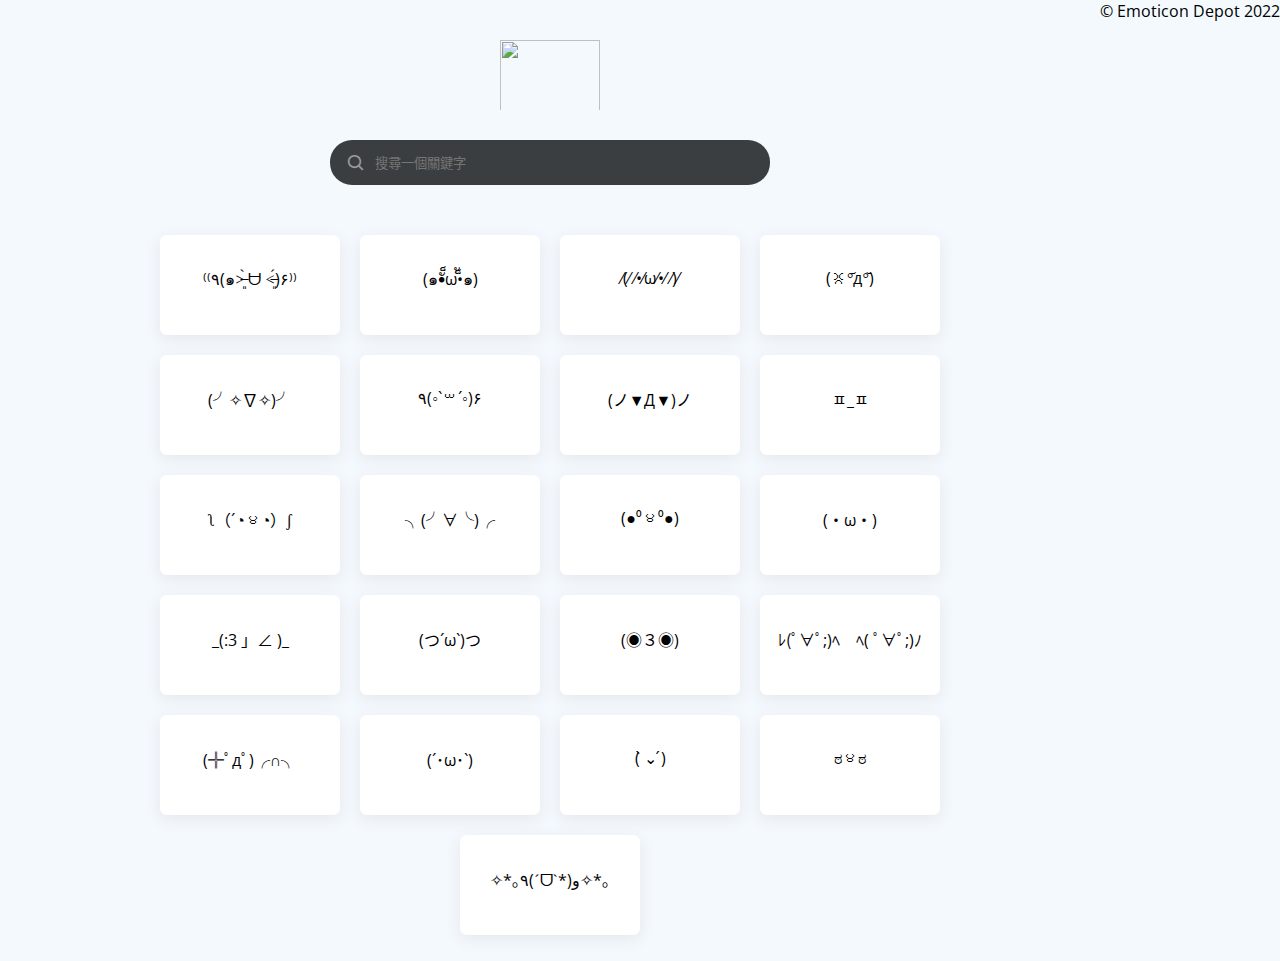
==== commit b86a6dad: "Update index.html" ====
--- a/index.html
+++ b/index.html
@@ -1,4 +1,4 @@
-<html lang="ZH-TW"><head>
+<html lang="ZH-TW">
     <meta charset="UTF-8">
     <meta http-equiv="X-UA-Compatible" content="IE=edge">
     <meta name="viewport" content="width=device-width, initial-scale=1.0">
@@ -12,11 +12,10 @@
     <link href="image/emoticondepot.png" type="shortcut icon" rel="icon">
     <title>顏文字庫 - 豐富多樣的顏文字</title>
 </head>
-<body class="support" style="overflow: auto;">
-    <div class="container" style="opacity: 1; pointer-events: auto;">
+<body class="support">
+    <div class="container">
         <div class="logo">
-            <a href="index.html"></a>
-            <img src="image/emoticondepot.png" alt="" class="select drag">
+            <img src="image/emoticondepot.png" alt="" class="select drag" onclick="goHomepage();">
         </div>
 
         <div class="search-box">
@@ -134,6 +133,23 @@
         </div>
     </div>
 
+    <div class="copyright select drag">
+        <p class="copyright-text">© Emoticon Depot 2022</p>
+    </div>
+    
+    <div class="warning select drag active">
+        <div class="warning-content">
+            <i class="bx bx-x warningIcon"></i>
+
+            <div class="message">
+                <span class="text">不支援您的瀏覽器</span>
+            </div>
+
+            <i class="bx bx-x close" onclick="closeWarning()"></i>
+
+        </div>
+    </div>
+    
     <div class="toast select drag">
         <div class="toast-content">
             <i class="bx bx-check toastIcon"></i>
@@ -148,20 +164,9 @@
         </div>
     </div>
 
-    <div class="warning select drag">
-        <div class="warning-content">
-            <i class="bx bx-x warningIcon"></i>
 
-            <div class="message">
-                <span class="text">不支援您的瀏覽器</span>
-            </div>
-
-            <i class="bx bx-x close" onclick="closeWarning()"></i>
-
-        </div>
-    </div>
-
-    <script src="js/script.js"></script>
+    <script src="js/index.js"></script>
 
 
-</body></html>
+</body>
+</html>
